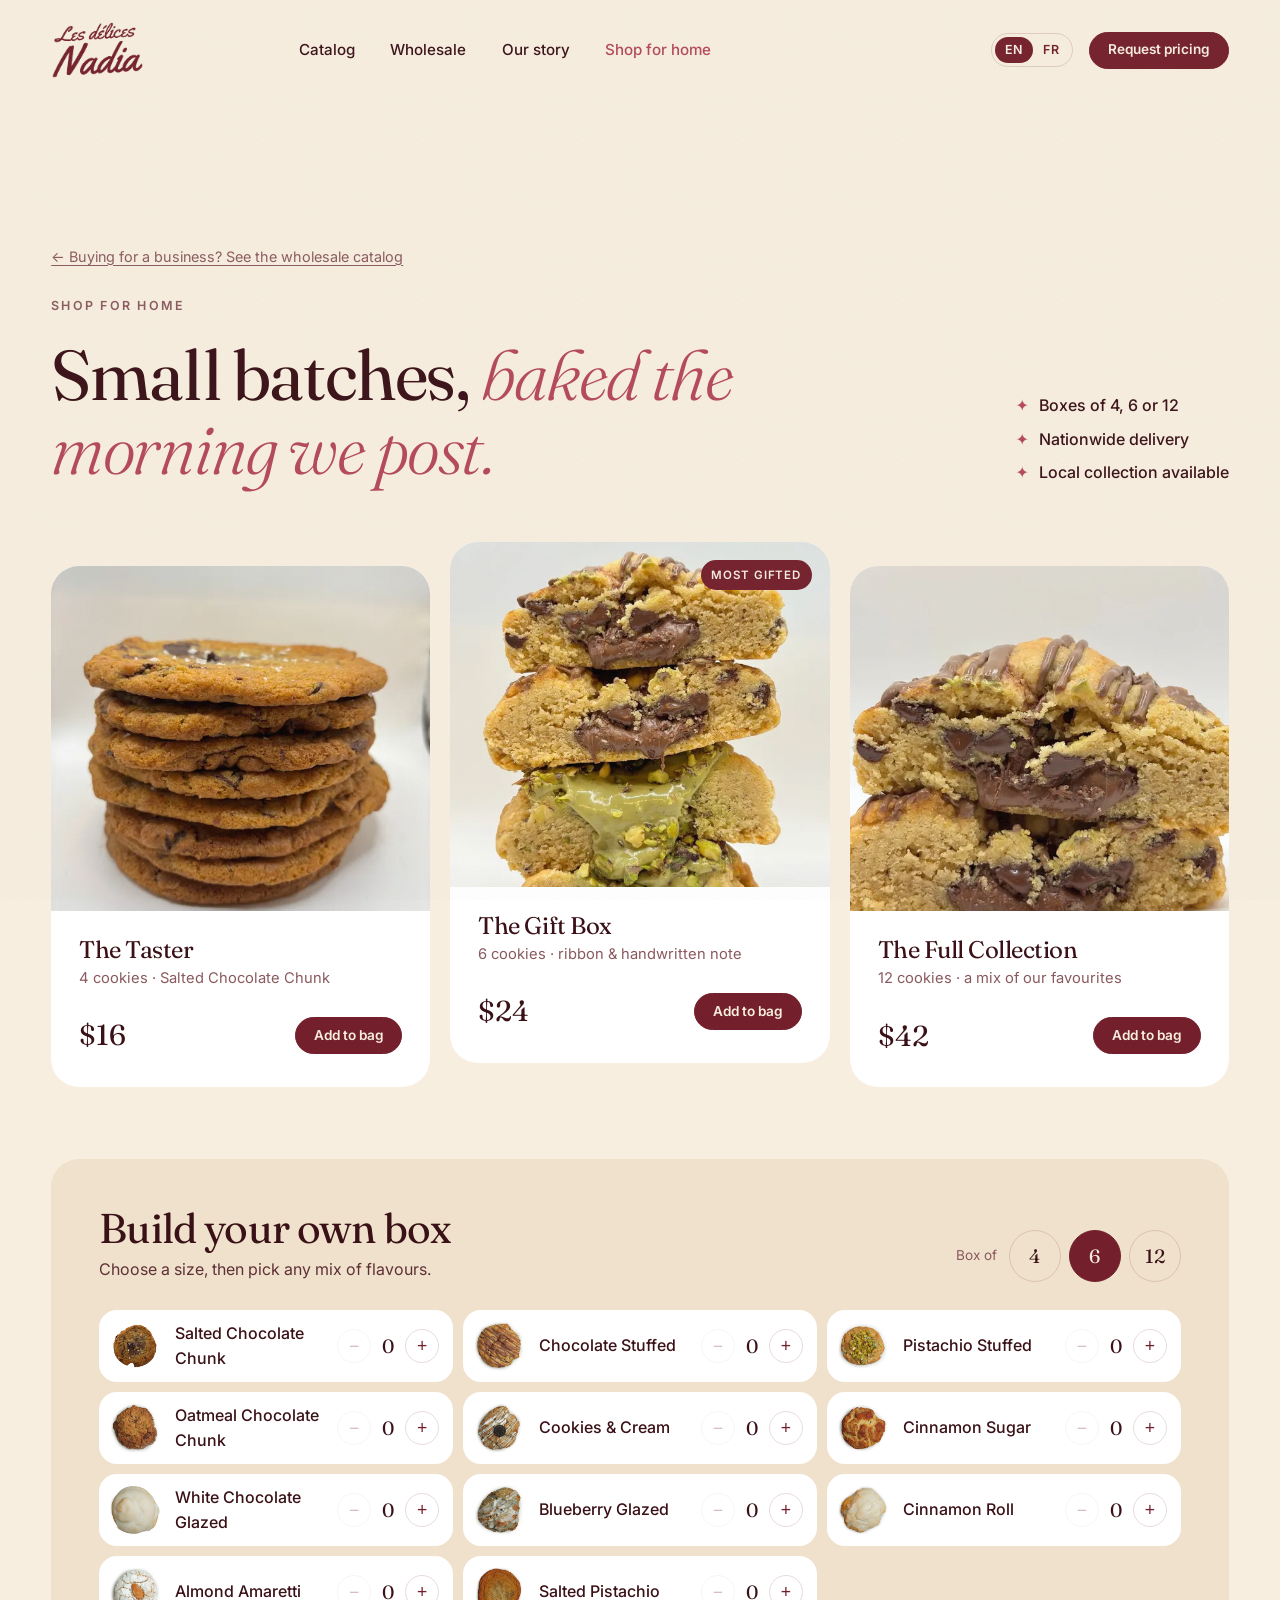
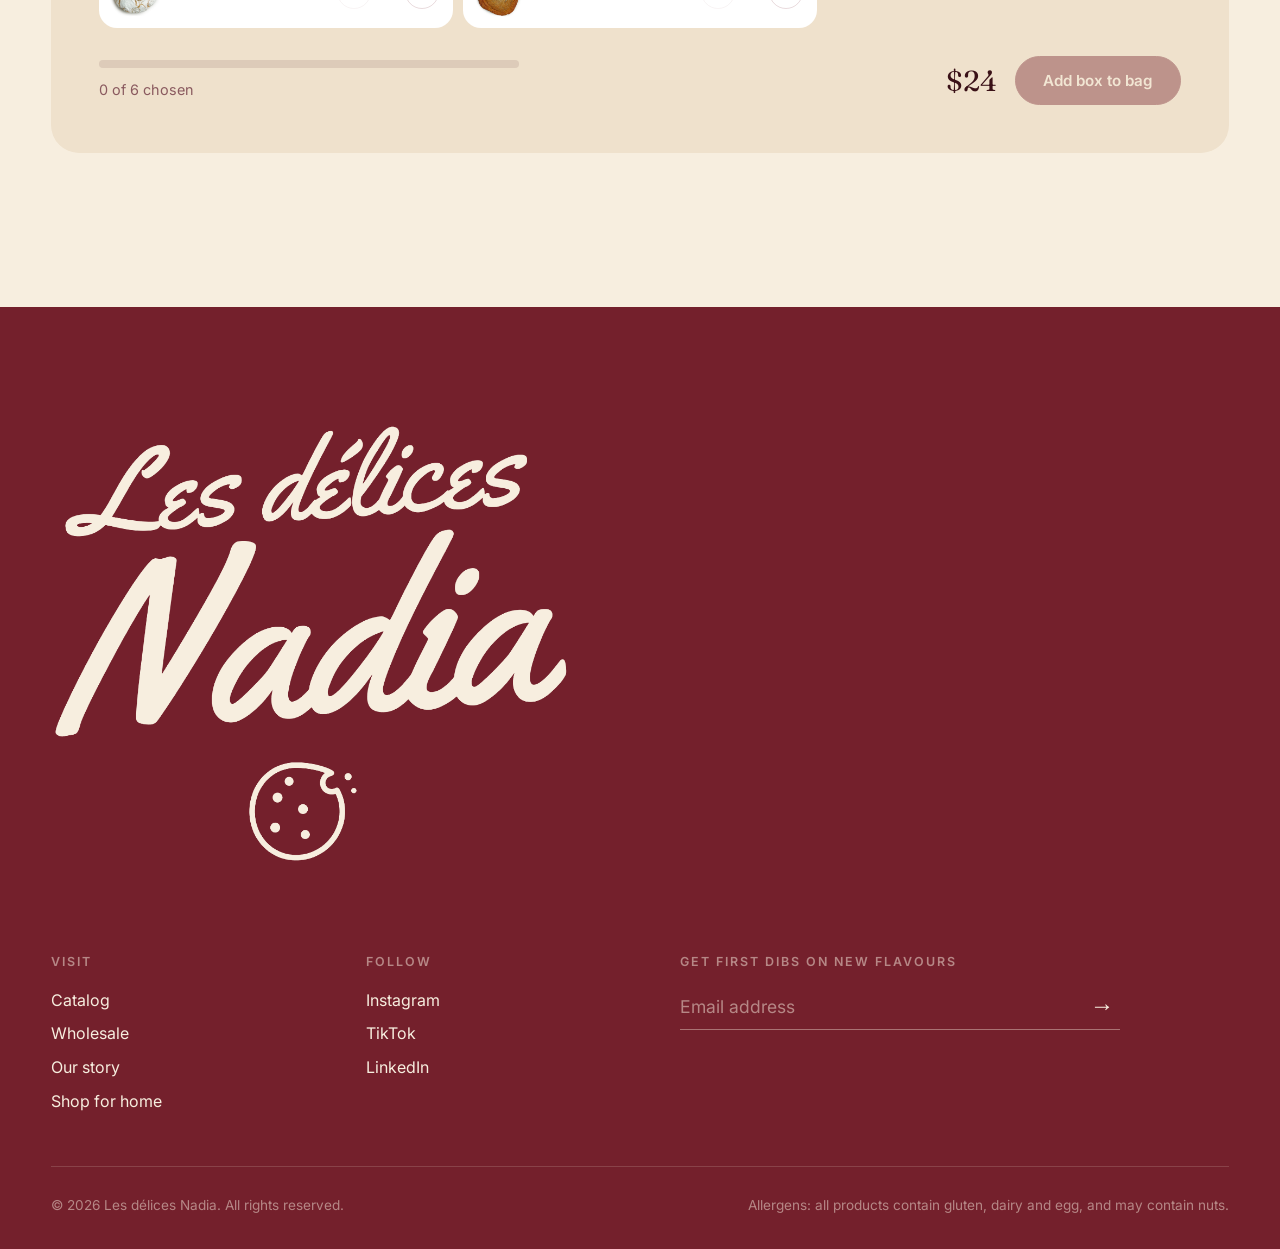
==== shop.html @ 049ae0a5 "Make the site wholesale-first with a catalog; move retail to its own page - Homepage: wholesale hero" ====
<!doctype html>
<html lang="en">
<head>
  <meta charset="utf-8">
  <meta name="viewport" content="width=device-width, initial-scale=1">
  <title>Shop boxes · Les délices Nadia</title>
  <meta name="description" content="Order cookie boxes for home from Les délices Nadia: ready-made gift boxes or build your own mix.">
  <link rel="preconnect" href="https://fonts.googleapis.com">
  <link rel="preconnect" href="https://fonts.gstatic.com" crossorigin>
  <link href="https://fonts.googleapis.com/css2?family=Fraunces:ital,opsz,wght@0,9..144,300..800;1,9..144,300..800&family=Inter:wght@400;500;600&display=swap" rel="stylesheet">
  <link rel="stylesheet" href="styles.css">
  <link rel="icon" type="image/png" href="assets/favicon.png">
  <link rel="apple-touch-icon" href="assets/apple-touch-icon.png">
  <meta name="theme-color" content="#74202c">
</head>
<body class="page-shop">

  <!-- Navigation -->
  <header class="nav" id="top">
    <a href="index.html" class="nav__logo" aria-label="Les délices Nadia, back to top"><span class="logo-mark logo-mark--word"></span></a>
    <nav class="nav__links" aria-label="Main">
      <a href="index.html#catalog">Catalog</a>
      <a href="index.html#wholesale">Wholesale</a>
      <a href="index.html#story">Our story</a>
      <a href="shop.html" aria-current="page">Shop for home</a>
    </nav>
    <div class="lang" role="group" aria-label="Language">
      <button type="button" data-lang="en" aria-pressed="true">EN</button>
      <button type="button" data-lang="fr" aria-pressed="false">FR</button>
    </div>
    <a href="index.html#contact" class="btn btn--dark btn--sm nav__cta">Request pricing</a>
    <button class="nav__burger" aria-label="Open menu" aria-expanded="false"><span></span><span></span></button>
  </header>

  <div class="menu" aria-hidden="true">
    <a href="index.html#catalog">Catalog</a>
    <a href="index.html#wholesale">Wholesale</a>
    <a href="index.html#story">Our story</a>
    <a href="shop.html">Shop for home</a>
    <a href="index.html#contact">Request pricing</a>
  </div>

  <main>
    <!-- ============ SHOP FOR HOME ============ -->
    <section class="shop" id="home">
      <a class="shop__back" href="index.html#catalog">← Buying for a business? See the wholesale catalog</a>
      <div class="section-head section-head--split">
        <div>
          <p class="eyebrow reveal">Shop for home</p>
          <h1 class="reveal shop__title">Small batches, <em>baked the morning we post.</em></h1>
        </div>
        <ul class="perks reveal">
          <li>Boxes of 4, 6 or 12</li>
          <li>Nationwide delivery</li>
          <li>Local collection available</li>
        </ul>
      </div>

      <div class="box-grid">
        <article class="box reveal">
          <div class="box__visual"><img src="assets/salted-chunk-stack-sm.webp" alt="" width="600" height="800" loading="lazy"></div>
          <div class="box__info">
            <h3>The Taster</h3>
            <p>4 cookies · Salted Chocolate Chunk</p>
            <div class="box__foot"><span class="box__price">$16</span><button class="btn btn--dark btn--sm add-btn" data-name="The Taster">Add to bag</button></div>
          </div>
        </article>
        <article class="box box--featured reveal">
          <span class="box__ribbon">Most gifted</span>
          <div class="box__visual"><img src="assets/stuffed-stack-sm.webp" alt="" width="600" height="800" loading="lazy"></div>
          <div class="box__info">
            <h3>The Gift Box</h3>
            <p>6 cookies · ribbon &amp; handwritten note</p>
            <div class="box__foot"><span class="box__price">$24</span><button class="btn btn--dark btn--sm add-btn" data-name="The Gift Box">Add to bag</button></div>
          </div>
        </article>
        <article class="box reveal">
          <div class="box__visual"><img src="assets/chocolate-stuffed-sm.webp" alt="" width="600" height="800" loading="lazy"></div>
          <div class="box__info">
            <h3>The Full Collection</h3>
            <p>12 cookies · a mix of our favourites</p>
            <div class="box__foot"><span class="box__price">$42</span><button class="btn btn--dark btn--sm add-btn" data-name="The Full Collection">Add to bag</button></div>
          </div>
        </article>
      </div>

      <!-- Build your own box -->
      <div class="builder reveal" id="builder">
        <div class="builder__head">
          <div>
            <h3>Build your own box</h3>
            <p>Choose a size, then pick any mix of flavours.</p>
          </div>
          <div class="builder__sizes" role="radiogroup" aria-label="Box size" data-label="Box of">
            <label><input type="radio" name="size" value="4" data-price="16"><span>4</span></label>
            <label><input type="radio" name="size" value="6" data-price="24" checked><span>6</span></label>
            <label><input type="radio" name="size" value="12" data-price="44"><span>12</span></label>
          </div>
        </div>
        <ul class="builder__list">
          <li data-flavour="Salted Chocolate Chunk"><img src="assets/cut-salted-chocolate-chunk-sm.webp" alt="" width="56" height="56" loading="lazy"><span>Salted Chocolate Chunk</span><div class="qty"><button aria-label="Remove one">−</button><output>0</output><button aria-label="Add one">+</button></div></li>
          <li data-flavour="Chocolate Stuffed"><img src="assets/cut-chocolate-stuffed-sm.webp" alt="" width="56" height="56" loading="lazy"><span>Chocolate Stuffed</span><div class="qty"><button aria-label="Remove one">−</button><output>0</output><button aria-label="Add one">+</button></div></li>
          <li data-flavour="Pistachio Stuffed"><img src="assets/cut-pistachio-stuffed-sm.webp" alt="" width="56" height="56" loading="lazy"><span>Pistachio Stuffed</span><div class="qty"><button aria-label="Remove one">−</button><output>0</output><button aria-label="Add one">+</button></div></li>
          <li data-flavour="Oatmeal Chocolate Chunk"><img src="assets/cut-oatmeal-chocolate-chunk-sm.webp" alt="" width="56" height="56" loading="lazy"><span>Oatmeal Chocolate Chunk</span><div class="qty"><button aria-label="Remove one">−</button><output>0</output><button aria-label="Add one">+</button></div></li>
          <li data-flavour="Cookies &amp; Cream"><img src="assets/cut-cookies-and-cream-sm.webp" alt="" width="56" height="56" loading="lazy"><span>Cookies &amp; Cream</span><div class="qty"><button aria-label="Remove one">−</button><output>0</output><button aria-label="Add one">+</button></div></li>
          <li data-flavour="Cinnamon Sugar"><img src="assets/cut-cinnamon-sugar-sm.webp" alt="" width="56" height="56" loading="lazy"><span>Cinnamon Sugar</span><div class="qty"><button aria-label="Remove one">−</button><output>0</output><button aria-label="Add one">+</button></div></li>
          <li data-flavour="White Chocolate Glazed"><img src="assets/cut-white-chocolate-glazed-sm.webp" alt="" width="56" height="56" loading="lazy"><span>White Chocolate Glazed</span><div class="qty"><button aria-label="Remove one">−</button><output>0</output><button aria-label="Add one">+</button></div></li>
          <li data-flavour="Blueberry Glazed"><img src="assets/cut-blueberry-glazed-sm.webp" alt="" width="56" height="56" loading="lazy"><span>Blueberry Glazed</span><div class="qty"><button aria-label="Remove one">−</button><output>0</output><button aria-label="Add one">+</button></div></li>
          <li data-flavour="Cinnamon Roll"><img src="assets/cut-cinnamon-roll-sm.webp" alt="" width="56" height="56" loading="lazy"><span>Cinnamon Roll</span><div class="qty"><button aria-label="Remove one">−</button><output>0</output><button aria-label="Add one">+</button></div></li>
          <li data-flavour="Almond Amaretti"><img src="assets/cut-almond-amaretti-sm.webp" alt="" width="56" height="56" loading="lazy"><span>Almond Amaretti</span><div class="qty"><button aria-label="Remove one">−</button><output>0</output><button aria-label="Add one">+</button></div></li>
          <li data-flavour="Salted Pistachio"><img src="assets/cut-salted-pistachio-sm.webp" alt="" width="56" height="56" loading="lazy"><span>Salted Pistachio</span><div class="qty"><button aria-label="Remove one">−</button><output>0</output><button aria-label="Add one">+</button></div></li>
        </ul>
        <div class="builder__foot">
          <div class="builder__progress">
            <div class="builder__bar"><span></span></div>
            <p class="builder__status">0 of 6 chosen</p>
          </div>
          <div class="builder__buy">
            <span class="box__price builder__price">$24</span>
            <button class="btn btn--dark builder__add" disabled>Add box to bag</button>
          </div>
        </div>
      </div>
    </section>
  </main>

  <footer class="footer">
    <div class="footer__big"><span class="logo-mark logo-mark--full" role="img" aria-label="Les délices Nadia"></span></div>
    <div class="footer__cols">
      <div>
        <h4>Visit</h4>
        <a href="index.html#catalog">Catalog</a><a href="index.html#wholesale">Wholesale</a><a href="index.html#story">Our story</a><a href="shop.html">Shop for home</a>
      </div>
      <div>
        <h4>Follow</h4>
        <a href="#">Instagram</a><a href="#">TikTok</a><a href="#">LinkedIn</a>
      </div>
      <div class="footer__news">
        <h4>Get first dibs on new flavours</h4>
        <form class="news">
          <input type="email" placeholder="Email address" aria-label="Email address" required>
          <button type="submit" aria-label="Subscribe">→</button>
        </form>
      </div>
    </div>
    <div class="footer__base">
      <span>© <span id="year"></span> Les délices Nadia. All rights reserved.</span>
      <span>Allergens: all products contain gluten, dairy and egg, and may contain nuts.</span>
    </div>
  </footer>

  <div class="toast" role="status" aria-live="polite"></div>

  <script src="i18n.js"></script>
  <script src="script.js"></script>
</body>
</html>
---- styles.css ----
/* ---------- Tokens ---------- */
:root {
  /* brand: from the Les délices Nadia logo */
  --burgundy: #74202c;
  --cream: #f7eedf;
  --cream-2: #efe1cc;
  --cocoa: #74202c;        /* primary dark: buttons, dark sections */
  --ink: #3a1117;          /* body text */
  --cocoa-2: #5f3036;      /* secondary text */
  --caramel: #b4485a;      /* accent on light backgrounds */
  --blush: #f2d3cd;
  --sage: #dfe4cf;
  --muted: #8a5a5f;
  --line: rgba(116, 32, 44, .16);
  --serif: "Fraunces", Georgia, serif;
  --sans: "Inter", system-ui, -apple-system, sans-serif;
  --ease: cubic-bezier(.22, 1, .36, 1);
  --gutter: clamp(16px, 4vw, 56px);
  --radius: 28px;
}
/* accent swaps to soft rose on burgundy backgrounds */
.loader, .menu, .marquee, .wholesale, .footer, .path--trade { --caramel: #f0bcb4; }

*, *::before, *::after { box-sizing: border-box; }

/* ---------- Logo (PNG used as a mask so it can take any brand colour) ---------- */
.logo-mark { display: block; width: 100%; background: currentColor; -webkit-mask: var(--src) center / contain no-repeat; mask: var(--src) center / contain no-repeat; }
.logo-mark--word { --src: url("assets/logo-wordmark.png"); aspect-ratio: 958 / 588; }
.logo-mark--icon { --src: url("assets/logo-icon.png"); aspect-ratio: 1; }
.logo-mark--full { --src: url("assets/logo.png"); aspect-ratio: 958 / 816; }
html { scroll-behavior: smooth; }
body {
  margin: 0;
  font-family: var(--sans);
  font-size: 16px;
  line-height: 1.6;
  color: var(--ink);
  background: var(--cream);
  -webkit-font-smoothing: antialiased;
  overflow-x: hidden;
}
main, footer { overflow-x: clip; }
body.is-loading { overflow: hidden; }
img, svg { display: block; max-width: 100%; }
img { height: auto; }
a { color: inherit; text-decoration: none; }
h1, h2, h3, h4 { font-family: var(--serif); font-weight: 400; line-height: 1.05; margin: 0; letter-spacing: -.02em; }
h2 { font-size: clamp(2.4rem, 5.5vw, 4.8rem); }
h3 { font-size: 1.5rem; }
em { font-style: italic; font-weight: 300; color: var(--caramel); }
p { margin: 0; }
section { padding: clamp(80px, 12vw, 160px) var(--gutter); position: relative; }

/* grain overlay */
body::after {
  content: ""; position: fixed; inset: 0; pointer-events: none; z-index: 100; opacity: .06;
  background-image: url("data:image/svg+xml,%3Csvg xmlns='http://www.w3.org/2000/svg' width='160' height='160'%3E%3Cfilter id='n'%3E%3CfeTurbulence type='fractalNoise' baseFrequency='.9' numOctaves='3' stitchTiles='stitch'/%3E%3C/filter%3E%3Crect width='100%25' height='100%25' filter='url(%23n)'/%3E%3C/svg%3E");
}

.eyebrow {
  font-size: .78rem; text-transform: uppercase; letter-spacing: .18em; font-weight: 600;
  color: var(--muted); margin-bottom: 1.4rem;
}
.eyebrow--light { color: rgba(247, 238, 223, .6); }

/* ---------- Buttons ---------- */
.btn {
  display: inline-flex; align-items: center; gap: .6em;
  padding: 1.05em 1.8em; border-radius: 999px; border: 1.5px solid var(--cocoa);
  font: 600 .95rem/1 var(--sans); cursor: pointer; position: relative; overflow: hidden;
  transition: color .5s var(--ease), border-color .5s var(--ease), transform .3s var(--ease);
  isolation: isolate;
}
.btn::before {
  content: ""; position: absolute; inset: 0; z-index: -1; border-radius: inherit;
  transform: translateY(101%); transition: transform .5s var(--ease);
}
.btn:hover::before { transform: translateY(0); }
.btn .arrow { transition: transform .4s var(--ease); }
.btn:hover .arrow { transform: translateX(4px); }
.btn--dark { background: var(--cocoa); color: var(--cream); }
.btn--dark::before { background: var(--caramel); }
.btn--dark:hover { border-color: var(--caramel); }
.btn--ghost { background: transparent; color: var(--cocoa); }
.btn--ghost::before { background: var(--cocoa); }
.btn--ghost:hover { color: var(--cream); }
.btn--light { background: var(--cream); color: var(--cocoa); border-color: var(--cream); }
.btn--light::before { background: var(--caramel); }
.btn--light:hover { color: var(--cream); border-color: var(--caramel); }
.btn--sm { padding: .8em 1.3em; font-size: .85rem; }

/* ---------- Loader ---------- */
.loader {
  position: fixed; inset: 0; z-index: 200; background: var(--cocoa); color: var(--cream);
  display: grid; place-items: center; align-content: center; gap: 1.2rem;
  transition: clip-path 1s var(--ease) .1s;
  clip-path: inset(0 0 0 0);
}
.loader__word { width: min(56vw, 300px); color: var(--cream); opacity: 0; animation: fadeUp .9s var(--ease) .1s forwards; }
.loader__icon { width: 46px; color: var(--cream); opacity: 0; animation: fadeUp .9s var(--ease) .35s forwards, spin 3s linear 1.2s infinite; }
.loader.is-done { clip-path: inset(0 0 100% 0); pointer-events: none; }

/* ---------- Nav ---------- */
.nav {
  position: fixed; top: 0; left: 0; right: 0; z-index: 50;
  display: flex; align-items: center; justify-content: space-between; gap: 2rem;
  padding: 22px var(--gutter);
  transition: padding .4s var(--ease), background .4s var(--ease), transform .5s var(--ease), box-shadow .4s;
}
.nav.is-scrolled {
  padding-block: 14px; background: rgba(247, 238, 223, .82);
  backdrop-filter: blur(14px); -webkit-backdrop-filter: blur(14px);
  box-shadow: 0 1px 0 var(--line);
}
.nav.is-hidden { transform: translateY(-100%); }
.nav__logo { display: block; width: 92px; color: var(--cocoa); transition: width .4s var(--ease); }
.nav.is-scrolled .nav__logo { width: 76px; }
.nav__links { display: flex; gap: 2.2rem; font-weight: 500; font-size: .95rem; }
.nav__links a { position: relative; }
.nav__links a::after {
  content: ""; position: absolute; left: 0; right: 0; bottom: -4px; height: 1.5px; background: currentColor;
  transform: scaleX(0); transform-origin: right; transition: transform .4s var(--ease);
}
.nav__links a:hover::after { transform: scaleX(1); transform-origin: left; }
.nav__burger { display: none; background: none; border: 0; width: 44px; height: 44px; cursor: pointer; position: relative; z-index: 60; }
.nav__burger span { position: absolute; left: 10px; right: 10px; height: 2px; background: var(--cocoa); transition: transform .4s var(--ease), background .3s; }
.nav__burger span:first-child { top: 17px; }
.nav__burger span:last-child { top: 25px; }
.menu-open .nav__burger span { background: var(--cream); }
.menu-open .nav__burger span:first-child { transform: translateY(4px) rotate(45deg); }
.menu-open .nav__burger span:last-child { transform: translateY(-4px) rotate(-45deg); }
.menu-open .nav__logo { color: var(--cream); position: relative; z-index: 60; }

.menu {
  position: fixed; inset: 0; z-index: 55; background: var(--cocoa);
  display: flex; flex-direction: column; justify-content: center; gap: .4rem; padding: 0 var(--gutter);
  clip-path: circle(0% at calc(100% - 40px) 40px); transition: clip-path .8s var(--ease);
}
.menu a { font-family: var(--serif); font-size: clamp(2.4rem, 10vw, 4rem); color: var(--cream); opacity: 0; transform: translateY(20px); transition: opacity .5s, transform .5s var(--ease); }
.menu-open .menu { clip-path: circle(150% at calc(100% - 40px) 40px); }
.menu-open .menu a { opacity: 1; transform: none; }
.menu-open .menu a:nth-child(2) { transition-delay: .05s; }
.menu-open .menu a:nth-child(3) { transition-delay: .1s; }
.menu-open .menu a:nth-child(4) { transition-delay: .15s; }
.menu-open .menu a:nth-child(5) { transition-delay: .2s; color: var(--caramel); }

/* ---------- Hero ---------- */
.hero {
  min-height: 100svh; display: grid; grid-template-columns: 1.05fr 1fr; align-items: center; gap: 2rem;
  padding-top: 140px; padding-bottom: 100px;
}
.hero__title { font-size: clamp(3.2rem, 8.4vw, 8rem); line-height: .95; margin-bottom: 2rem; letter-spacing: -.035em; }
.hero__title .line { display: block; overflow: hidden; padding-bottom: .08em; }
.hero__title .line > span { display: inline-block; transform: translateY(110%); transition: transform 1.2s var(--ease); }
.is-ready .hero__title .line > span { transform: none; }
.is-ready .hero__title .line:nth-child(2) > span { transition-delay: .1s; }
.is-ready .hero__title .line:nth-child(3) > span { transition-delay: .2s; }
.hero__lede { font-size: 1.15rem; max-width: 34ch; color: var(--cocoa-2); margin-bottom: 2.4rem; }
.hero__ctas { display: flex; flex-wrap: wrap; gap: 12px; }

.hero__visual { position: relative; aspect-ratio: 1; width: 100%; max-width: 620px; justify-self: center; }
.hero__blob {
  position: absolute; inset: 6%; background: var(--blush);
  border-radius: 46% 54% 58% 42% / 44% 46% 54% 56%;
  animation: blob 14s ease-in-out infinite;
}
.hero__cookie { position: absolute; will-change: transform; }
.hero__cookie--main { width: 68%; left: 16%; top: 16%; filter: drop-shadow(0 30px 40px rgba(58, 17, 23, .3)); }
.is-ready .hero__cookie--main { animation: spin 70s linear infinite; }
.hero__polaroid { position: absolute; margin: 0; width: 27%; padding: 8px 8px 26px; background: #fff; border-radius: 6px; box-shadow: 0 24px 40px -14px rgba(58, 17, 23, .4); will-change: transform; }
.hero__polaroid img { display: block; width: 100%; aspect-ratio: 4 / 5; object-fit: cover; border-radius: 3px; }
.hero__polaroid--a { left: 0; bottom: 6%; rotate: -8deg; animation: bob 7s ease-in-out infinite; }
.hero__polaroid--b { right: 2%; top: 2%; width: 23%; rotate: 7deg; animation: bob 6s ease-in-out -2s infinite; }
.hero__badge { position: absolute; right: 4%; bottom: 4%; width: 26%; aspect-ratio: 1; display: grid; place-items: center; }
.hero__badge-text { position: absolute; inset: 0; width: 100%; height: 100%; animation: spin 18s linear infinite; }
.hero__badge-text text { font: 600 15px var(--sans); letter-spacing: .2em; text-transform: uppercase; fill: var(--cocoa); }
.hero__badge-mid { width: 46%; aspect-ratio: 1; border-radius: 50%; background: var(--cocoa); color: var(--cream); display: grid; place-items: center; }
.hero__badge-mid .logo-mark { width: 52%; }
.hero__visual > * { opacity: 0; transform: scale(.85); transition: opacity 1s var(--ease), transform 1.4s var(--ease); }
.is-ready .hero__visual > * { opacity: 1; transform: none; }
.is-ready .hero__visual > :nth-child(3) { transition-delay: .25s; }
.is-ready .hero__visual > :nth-child(4) { transition-delay: .35s; }
.is-ready .hero__visual > :nth-child(5) { transition-delay: .45s; }

.hero__scroll { position: absolute; left: 50%; bottom: 28px; width: 26px; height: 42px; border: 1.5px solid var(--cocoa); border-radius: 20px; translate: -50% 0; }
.hero__scroll span { position: absolute; left: 50%; top: 8px; width: 4px; height: 8px; border-radius: 2px; background: var(--cocoa); translate: -50% 0; animation: scrollDot 1.8s var(--ease) infinite; }

/* ---------- Marquee ---------- */
.marquee { background: var(--cocoa); color: var(--cream); padding: 22px 0; overflow: hidden; transform: rotate(-1.5deg) scale(1.03); }
.marquee__track { display: flex; align-items: center; gap: 2.4rem; width: max-content; animation: marquee 38s linear infinite; }
.marquee__track span { font-family: var(--serif); font-size: clamp(1.4rem, 3vw, 2.4rem); font-style: italic; white-space: nowrap; }
.marquee__track i { color: var(--caramel); font-style: normal; }
.marquee:hover .marquee__track { animation-play-state: paused; }

/* ---------- Paths ---------- */
.paths { display: grid; grid-template-columns: 1fr 1fr; gap: 20px; }
.path {
  position: relative; overflow: hidden; border-radius: var(--radius); padding: clamp(32px, 4vw, 56px);
  min-height: 460px; display: flex; flex-direction: column; gap: 1rem;
  transition: transform .6s var(--ease);
}
.path--trade { background: var(--cocoa); color: var(--cream); }
.path--home { background: var(--blush); }
.path h2 { font-size: clamp(2rem, 4vw, 3.4rem); }
.path p { max-width: 30ch; opacity: .8; }
.path h2, .path p { position: relative; z-index: 1; }
.path__tag { font-size: .75rem; letter-spacing: .18em; text-transform: uppercase; font-weight: 600; opacity: .6; }
.path__link { margin-top: auto; font-weight: 600; display: inline-flex; gap: .5em; }
.path__link .arrow { transition: transform .4s var(--ease); }
.path__img { position: absolute; right: -40px; bottom: -40px; width: 250px; aspect-ratio: 1; border-radius: 50%; object-fit: cover; box-shadow: 0 20px 40px -10px rgba(0, 0, 0, .35); transition: transform 1s var(--ease); }
.path:hover { transform: translateY(-6px); }
.path:hover .path__img { transform: scale(1.08) translate(-12px, -12px); }
.path:hover .path__link .arrow { transform: translateX(6px); }

/* ---------- Cookies ---------- */
.section-head { max-width: 900px; margin-bottom: clamp(48px, 7vw, 80px); }
.cookie-grid { display: grid; grid-template-columns: repeat(3, 1fr); gap: 20px; }
.cookie-card {
  position: relative; background: #fff; border-radius: var(--radius); overflow: hidden;
  transition: transform .6s var(--ease), box-shadow .6s var(--ease);
}
.cookie-card__img { aspect-ratio: 4 / 5; overflow: hidden; background: var(--cream-2); }
.cookie-card__img img { width: 100%; height: 100%; object-fit: cover; transition: transform 1.2s var(--ease); }
.cookie-card__body { padding: 24px 28px 30px; }
.cookie-card h3 { margin-bottom: .5rem; }
.cookie-card p { color: var(--cocoa-2); font-size: .95rem; }
.cookie-card__tag { position: absolute; top: 20px; left: 20px; background: var(--cocoa); color: var(--cream); font-size: .72rem; font-weight: 600; letter-spacing: .08em; text-transform: uppercase; padding: .5em .9em; border-radius: 999px; }
.cookie-card:hover { transform: translateY(-8px); box-shadow: 0 30px 60px -30px rgba(58, 17, 23, .35); }
.cookie-card:hover .cookie-card__img img { transform: scale(1.07); }

/* ---------- Wholesale ---------- */
.wholesale { background: var(--cocoa); color: var(--cream); border-radius: clamp(28px, 4vw, 56px); margin: 0 clamp(8px, 1.5vw, 20px); }
.wholesale em { color: var(--caramel); }
.wholesale__intro { max-width: 820px; display: grid; gap: 1.6rem; justify-items: start; }
.wholesale__intro > p:not(.eyebrow) { font-size: 1.15rem; max-width: 56ch; color: rgba(247, 238, 223, .75); }
.wholesale__intro .eyebrow { margin: 0; }

.stats { display: grid; grid-template-columns: repeat(4, 1fr); margin: clamp(64px, 9vw, 120px) 0; border-top: 1px solid rgba(247, 238, 223, .16); }
.stat { padding: 32px 24px 0 0; }
.stat + .stat { padding-left: 24px; border-left: 1px solid rgba(247, 238, 223, .16); }
.stat__num, .stat__plus { font-family: var(--serif); font-size: clamp(3rem, 6vw, 5.4rem); line-height: 1; letter-spacing: -.03em; }
.stat__plus { color: var(--caramel); font-style: italic; font-weight: 300; font-size: clamp(1.8rem, 3vw, 2.8rem); }
.stat p { margin-top: .6rem; color: rgba(247, 238, 223, .6); font-size: .95rem; }

.offer { display: grid; grid-template-columns: repeat(4, 1fr); gap: 16px; }
.offer__item {
  border: 1px solid rgba(247, 238, 223, .16); border-radius: 22px; padding: 28px;
  transition: background .5s var(--ease), color .5s var(--ease), transform .5s var(--ease);
}
.offer__item:hover { background: var(--cream); color: var(--cocoa); transform: translateY(-6px); }
.offer__item:hover p { color: var(--cocoa-2); }
.offer__num { font-family: var(--serif); font-style: italic; color: var(--caramel); font-size: 1.1rem; }
.offer__item h3 { margin: 2.4rem 0 .7rem; }
.offer__item p { color: rgba(247, 238, 223, .65); font-size: .95rem; transition: color .5s; }

.steps { margin-top: clamp(64px, 9vw, 120px); display: grid; grid-template-columns: 1fr 2fr; gap: 40px; }
.steps__title { font-size: clamp(2rem, 4vw, 3.2rem); }
.steps ol { list-style: none; margin: 0; padding: 0; display: grid; grid-template-columns: 1fr 1fr; gap: 32px 40px; }
.steps li { display: flex; gap: 18px; }
.steps li > span { flex: none; width: 44px; height: 44px; border-radius: 50%; border: 1px solid var(--caramel); color: var(--caramel); display: grid; place-items: center; font-family: var(--serif); font-size: 1.1rem; }
.steps strong { font-family: var(--serif); font-weight: 400; font-size: 1.3rem; display: block; margin-bottom: .3rem; }
.steps li p { color: rgba(247, 238, 223, .65); font-size: .95rem; }

/* ---------- Trusted ---------- */
.trusted { text-align: center; padding-block: clamp(64px, 9vw, 110px); }
.trusted__row { display: flex; flex-wrap: wrap; justify-content: center; gap: 14px 46px; font-family: var(--serif); font-size: clamp(1.3rem, 2.6vw, 2rem); font-style: italic; color: var(--cocoa-2); }
.trusted__row span { transition: color .3s; }
.trusted__row span:hover { color: var(--caramel); }

/* ---------- Story ---------- */
.story { display: grid; grid-template-columns: 1fr 1fr; gap: clamp(32px, 6vw, 96px); background: var(--cream-2); }
.story__sticky { position: sticky; top: 0; height: 100vh; display: grid; place-items: center; align-self: start; }
.story__cookie { width: min(100%, 440px); }
.story__cookie { height: auto; filter: drop-shadow(0 40px 50px rgba(58, 17, 23, .3)); }
.story__steps { display: grid; gap: 0; }
.story__step { min-height: 70vh; display: flex; flex-direction: column; justify-content: center; gap: 1.2rem; max-width: 520px; }
.story__step h3 { font-size: clamp(2rem, 3.6vw, 3rem); }
.story__step p:not(.eyebrow) { font-size: 1.1rem; color: var(--cocoa-2); }
.story__step .eyebrow { margin: 0; }
.story__num { font-family: var(--serif); font-style: italic; color: var(--caramel); font-size: 1.4rem; }

/* ---------- Shop ---------- */
.box-grid { display: grid; grid-template-columns: repeat(3, 1fr); gap: 20px; align-items: start; }
.box { position: relative; background: #fff; border-radius: var(--radius); overflow: hidden; transition: transform .6s var(--ease), box-shadow .6s var(--ease); }
.box:hover { transform: translateY(-8px); box-shadow: 0 30px 60px -30px rgba(58, 17, 23, .35); }
.box--featured { margin-top: -24px; }
.box__ribbon { position: absolute; top: 18px; right: 18px; z-index: 2; background: var(--cocoa); color: var(--cream); font-size: .72rem; font-weight: 600; letter-spacing: .08em; text-transform: uppercase; padding: .5em .9em; border-radius: 999px; }
.box__visual { aspect-ratio: 1.1; overflow: hidden; background: var(--cream-2); }
.box__visual img { width: 100%; height: 100%; object-fit: cover; transition: transform 1.2s var(--ease); }
.box:hover .box__visual img { transform: scale(1.07); }
.box__info { padding: 26px 28px 28px; }
.box__info > p { color: var(--muted); font-size: .92rem; margin-top: .3rem; }
.box__foot { display: flex; justify-content: space-between; align-items: center; margin-top: 1.4rem; }
.box__price { font-family: var(--serif); font-size: 1.8rem; }

/* ---------- Quotes ---------- */
.quotes { background: var(--blush); color: var(--cocoa); text-align: center; }
.quotes__inner { position: relative; max-width: 1000px; margin: 0 auto; min-height: 320px; display: grid; }
.quote { grid-area: 1 / 1; display: grid; align-content: center; gap: 2rem; opacity: 0; transform: translateY(24px); transition: opacity .8s var(--ease), transform .8s var(--ease); pointer-events: none; }
.quote.is-active { opacity: 1; transform: none; pointer-events: auto; }
.quote blockquote { margin: 0; font-family: var(--serif); font-size: clamp(1.8rem, 4.4vw, 3.6rem); line-height: 1.1; letter-spacing: -.02em; }
.quote cite { font-style: normal; font-weight: 600; font-size: .85rem; letter-spacing: .14em; text-transform: uppercase; }
.quotes__dots { grid-area: 2 / 1; display: flex; justify-content: center; gap: 10px; margin-top: 40px; }
.quotes__dots button { width: 10px; height: 10px; border-radius: 999px; border: 0; background: rgba(58, 17, 23, .3); cursor: pointer; padding: 0; transition: width .5s var(--ease), background .3s; }
.quotes__dots button.is-active { width: 36px; background: var(--cocoa); }

/* ---------- Contact ---------- */
.contact { display: grid; grid-template-columns: 1fr 1.1fr; gap: clamp(40px, 6vw, 100px); }
.contact__copy { display: grid; gap: 1.4rem; align-content: start; }
.contact__copy .eyebrow { margin: 0; }
.contact__copy > p:not(.eyebrow) { font-size: 1.1rem; color: var(--cocoa-2); max-width: 44ch; }
.contact__details { list-style: none; padding: 0; margin: 1rem 0 0; border-top: 1px solid var(--line); }
.contact__details li { display: flex; gap: 1rem; padding: 18px 0; border-bottom: 1px solid var(--line); }
.contact__details span { width: 80px; flex: none; color: var(--muted); font-size: .85rem; text-transform: uppercase; letter-spacing: .12em; padding-top: 2px; }
.contact__details a:hover { color: var(--caramel); }

.form { background: #fff; border-radius: var(--radius); padding: clamp(24px, 4vw, 48px); display: grid; gap: 18px; align-content: start; }
.form__toggle { display: flex; flex-wrap: wrap; gap: 8px; margin-bottom: 8px; }
.form__toggle input { position: absolute; opacity: 0; pointer-events: none; }
.form__toggle span { display: inline-block; padding: .7em 1.2em; border: 1.5px solid var(--line); border-radius: 999px; font-size: .88rem; font-weight: 500; cursor: pointer; transition: all .3s var(--ease); }
.form__toggle input:checked + span { background: var(--cocoa); color: var(--cream); border-color: var(--cocoa); }
.form__toggle input:focus-visible + span { outline: 2px solid var(--caramel); outline-offset: 2px; }
.form__row { display: grid; grid-template-columns: 1fr 1fr; gap: 18px; }
.field { position: relative; display: block; }
.field input, .field textarea {
  width: 100%; border: 0; border-bottom: 1.5px solid var(--line); background: transparent; padding: 26px 0 10px;
  font: 400 1rem var(--sans); color: var(--cocoa); outline: none; resize: vertical; transition: border-color .3s;
}
.field span { position: absolute; left: 0; top: 24px; color: var(--muted); pointer-events: none; transition: all .3s var(--ease); }
.field input:focus, .field textarea:focus { border-color: var(--cocoa); }
.field input:focus + span, .field input:not(:placeholder-shown) + span,
.field textarea:focus + span, .field textarea:not(:placeholder-shown) + span { top: 2px; font-size: .75rem; letter-spacing: .08em; text-transform: uppercase; }
.field.is-invalid input { border-color: #c0392b; }
.form .btn { justify-self: start; margin-top: 10px; }
.form__success { color: #2e7d4f; font-weight: 500; }

/* ---------- Footer ---------- */
.footer { background: var(--cocoa); color: var(--cream); padding: clamp(64px, 9vw, 120px) var(--gutter) 32px; overflow: hidden; }
.footer__big { width: min(100%, 520px); color: var(--cream); margin-bottom: clamp(48px, 7vw, 90px); }
.footer__cols { display: grid; grid-template-columns: 1fr 1fr 2fr; gap: 40px; padding-bottom: 48px; border-bottom: 1px solid rgba(247, 238, 223, .16); }
.footer h4 { font-family: var(--sans); font-size: .78rem; letter-spacing: .16em; text-transform: uppercase; font-weight: 600; color: rgba(247, 238, 223, .5); margin-bottom: 1rem; }
.footer__cols a { display: block; padding: 4px 0; transition: color .3s, transform .3s var(--ease); }
.footer__cols a:hover { color: var(--caramel); transform: translateX(4px); }
.news { display: flex; border-bottom: 1.5px solid rgba(247, 238, 223, .4); max-width: 440px; }
.news input { flex: 1; min-width: 0; background: transparent; border: 0; color: var(--cream); font: 400 1.1rem var(--sans); padding: 12px 0; outline: none; }
.news input::placeholder { color: rgba(247, 238, 223, .5); }
.news button { background: none; border: 0; color: var(--cream); font-size: 1.5rem; cursor: pointer; transition: transform .3s var(--ease), color .3s; }
.news button:hover { transform: translateX(4px); color: var(--caramel); }
.footer__base { display: flex; flex-wrap: wrap; justify-content: space-between; gap: 12px; padding-top: 28px; font-size: .85rem; color: rgba(247, 238, 223, .5); }

/* ---------- Toast ---------- */
.toast {
  position: fixed; left: 50%; bottom: 28px; z-index: 120; translate: -50% 0;
  background: var(--cocoa); color: var(--cream); padding: 14px 22px; border-radius: 999px; font-weight: 500; font-size: .92rem;
  opacity: 0; transform: translateY(20px); transition: opacity .4s, transform .5s var(--ease); pointer-events: none;
  box-shadow: 0 20px 40px -12px rgba(0, 0, 0, .4);
}
.toast.is-visible { opacity: 1; transform: none; }

/* ---------- Reveal ---------- */
.reveal { opacity: 0; transform: translateY(40px); transition: opacity 1s var(--ease), transform 1.1s var(--ease); transition-delay: var(--delay, 0s); }
.reveal.is-in { opacity: 1; transform: none; }

/* ---------- Keyframes ---------- */
@keyframes spin { to { transform: rotate(360deg); } }
@keyframes bob { 50% { translate: 0 -14px; } }
@keyframes float { 0%, 100% { transform: translateY(0) rotate(0); } 50% { transform: translateY(-18px) rotate(12deg); } }
@keyframes blob {
  0%, 100% { border-radius: 46% 54% 58% 42% / 44% 46% 54% 56%; transform: rotate(0); }
  50% { border-radius: 58% 42% 44% 56% / 56% 52% 48% 44%; transform: rotate(20deg); }
}
@keyframes marquee { to { transform: translateX(-50%); } }
@keyframes fadeUp { from { opacity: 0; transform: translateY(12px); } to { opacity: 1; transform: none; } }
@keyframes scrollDot { 0% { opacity: 0; transform: translateY(0); } 30% { opacity: 1; } 100% { opacity: 0; transform: translateY(14px); } }

/* ---------- Responsive ---------- */
@media (max-width: 1024px) {
  .offer { grid-template-columns: 1fr 1fr; }
  .stats { grid-template-columns: 1fr 1fr; }
  .stat:nth-child(3) { border-left: 0; padding-left: 0; }
  .steps { grid-template-columns: 1fr; }
  .box--featured { margin-top: 0; }
  .builder__list { grid-template-columns: 1fr 1fr; }
}
@media (max-width: 820px) {
  .nav__links, .nav__cta { display: none; }
  .nav__burger { display: block; }
  .hero { grid-template-columns: 1fr; padding-top: 120px; text-align: left; }
  .hero__visual { max-width: 440px; order: -1; }
  .hero__scroll { display: none; }
  .paths, .contact { grid-template-columns: 1fr; }
  .cookie-grid, .box-grid { grid-template-columns: 1fr; max-width: 460px; margin-inline: auto; }
  .path { min-height: 380px; }
  .story { grid-template-columns: 1fr; }
  .story__sticky { position: relative; height: auto; padding: 20px 0; }
  .story__cookie { width: 60%; }
  .story__step { min-height: 0; padding: 32px 0; }
  .footer__cols { grid-template-columns: 1fr 1fr; }
  .footer__news { grid-column: 1 / -1; }
}
@media (max-width: 560px) {
  .offer, .steps ol, .form__row { grid-template-columns: 1fr; }
  .stats { grid-template-columns: 1fr; }
  .stat, .stat + .stat { border-left: 0; padding-left: 0; border-bottom: 1px solid rgba(247, 238, 223, .16); padding-bottom: 24px; }
  .contact__details li { flex-direction: column; gap: .2rem; }
}

@media (prefers-reduced-motion: reduce) {
  *, *::before, *::after { animation-duration: .001ms !important; animation-iteration-count: 1 !important; transition-duration: .001ms !important; }
  html { scroll-behavior: auto; }
  .reveal { opacity: 1; transform: none; }
}

/* ---------- Section head (split) ---------- */
.section-head--split { max-width: none; display: flex; justify-content: space-between; align-items: flex-end; gap: 32px; flex-wrap: wrap; }
.section-head--split > div { max-width: 860px; }
.section-head__note { max-width: 30ch; color: var(--cocoa-2); font-size: 1.05rem; }

/* availability chips on flavour cards */
.cookie-card__avail { display: flex; gap: 6px; margin-top: 1.1rem; }
.cookie-card__avail span { font-size: .72rem; font-weight: 600; letter-spacing: .06em; text-transform: uppercase; padding: .45em .8em; border-radius: 999px; border: 1px solid rgba(58, 17, 23, .2); }

/* ---------- For home ---------- */
.perks { list-style: none; margin: 0; padding: 0; display: grid; gap: 8px; }
.perks li { display: flex; align-items: center; gap: 10px; font-weight: 500; }
.perks li::before { content: "✦"; color: var(--caramel); }

.builder { margin-top: clamp(48px, 7vw, 90px); background: var(--cream-2); border-radius: var(--radius); padding: clamp(24px, 4vw, 48px); }
.builder__head { display: flex; justify-content: space-between; align-items: flex-end; flex-wrap: wrap; gap: 20px; margin-bottom: 28px; }
.builder__head h3 { font-size: clamp(1.8rem, 3.4vw, 2.6rem); margin-bottom: .4rem; }
.builder__head p { color: var(--cocoa-2); }
.builder__sizes { display: flex; gap: 8px; align-items: center; }
.builder__sizes::before { content: attr(data-label); font-size: .85rem; color: var(--muted); margin-right: 4px; }
.builder__sizes input { position: absolute; opacity: 0; pointer-events: none; }
.builder__sizes span { display: grid; place-items: center; width: 52px; height: 52px; border-radius: 50%; border: 1.5px solid var(--line); font-family: var(--serif); font-size: 1.2rem; cursor: pointer; transition: all .3s var(--ease); }
.builder__sizes input:checked + span { background: var(--cocoa); border-color: var(--cocoa); color: var(--cream); }
.builder__sizes input:focus-visible + span { outline: 2px solid var(--caramel); outline-offset: 2px; }
.builder__list { list-style: none; margin: 0; padding: 0; display: grid; grid-template-columns: repeat(3, 1fr); gap: 10px; }
.builder__list li { display: flex; align-items: center; gap: 14px; background: #fff; border-radius: 18px; padding: 10px 14px 10px 10px; transition: box-shadow .4s var(--ease); }
.builder__list li.has-qty { box-shadow: inset 0 0 0 1.5px var(--caramel); }
.builder__list li > img { width: 52px; height: 52px; flex: none; border-radius: 50%; object-fit: cover; transition: transform .6s var(--ease); }
.builder__list li.bump > img { transform: rotate(25deg) scale(1.15); }
.builder__list li > span { flex: 1; font-weight: 500; }
.qty { display: flex; align-items: center; gap: 4px; }
.qty button { width: 34px; height: 34px; border-radius: 50%; border: 1.5px solid var(--line); background: transparent; font-size: 1.1rem; cursor: pointer; color: var(--cocoa); transition: all .25s; }
.qty button:hover:not(:disabled) { background: var(--cocoa); color: var(--cream); border-color: var(--cocoa); }
.qty button:disabled { opacity: .3; cursor: default; }
.qty output { width: 26px; text-align: center; font-family: var(--serif); font-size: 1.2rem; }
.builder__foot { display: flex; justify-content: space-between; align-items: center; flex-wrap: wrap; gap: 20px; margin-top: 28px; }
.builder__progress { flex: 1; min-width: 220px; max-width: 420px; }
.builder__bar { height: 8px; border-radius: 999px; background: rgba(58, 17, 23, .1); overflow: hidden; }
.builder__bar span { display: block; height: 100%; width: 0; background: var(--caramel); border-radius: inherit; transition: width .6s var(--ease); }
.builder__status { margin-top: .6rem; font-size: .9rem; color: var(--muted); }
.builder__buy { display: flex; align-items: center; gap: 18px; }
.builder__add:disabled { opacity: .4; cursor: not-allowed; }
.builder__add:disabled::before { display: none; }

/* ---------- Wholesale cases ---------- */
.wholesale__sub { font-size: clamp(2rem, 4vw, 3.2rem); margin-bottom: 28px; }
.cases { display: grid; grid-template-columns: repeat(3, 1fr); gap: 16px; margin-bottom: clamp(48px, 7vw, 90px); }
.case { position: relative; border-radius: 24px; padding: 32px; background: rgba(247, 238, 223, .06); border: 1px solid rgba(247, 238, 223, .16); display: flex; flex-direction: column; transition: transform .5s var(--ease), background .5s; }
.case:hover { transform: translateY(-6px); background: rgba(247, 238, 223, .1); }
.case--featured { background: var(--caramel); border-color: var(--caramel); color: var(--cocoa); }
.case--featured:hover { background: #f5cbc4; }
.case__badge { position: absolute; top: 20px; right: 20px; background: var(--cocoa); color: var(--cream); font-size: .72rem; font-weight: 600; letter-spacing: .08em; text-transform: uppercase; padding: .5em .9em; border-radius: 999px; }
.case__size { font-family: var(--serif); font-size: clamp(4rem, 7vw, 6rem); line-height: 1; letter-spacing: -.04em; }
.case__size small { font-size: .5em; font-style: italic; color: var(--caramel); }
.case h4 { font-family: var(--sans); font-size: .8rem; font-weight: 600; letter-spacing: .16em; text-transform: uppercase; margin: .4rem 0 1.4rem; opacity: .7; }
.case ul { list-style: none; padding: 0; margin: 0 0 2rem; display: grid; gap: 10px; }
.case li { display: flex; gap: 10px; }
.case li::before { content: "✓"; color: var(--caramel); font-weight: 600; }
.case--featured li::before { color: var(--cocoa); }
.case__link { margin-top: auto; font-weight: 600; display: inline-flex; gap: .5em; }
.case__link .arrow { transition: transform .4s var(--ease); }
.case:hover .case__link .arrow { transform: translateX(6px); }

@media (max-width: 1024px) {
  .cases { grid-template-columns: 1fr; }
}
@media (max-width: 680px) {
  .builder__list { grid-template-columns: 1fr; }
  .builder__buy { width: 100%; justify-content: space-between; }
}

/* ---------- Gallery ---------- */
.gallery { padding-inline: 0; }
.gallery .section-head { padding-inline: var(--gutter); }
.gallery__track {
  display: grid; grid-auto-flow: column; grid-auto-columns: clamp(240px, 27vw, 380px); gap: 16px;
  overflow-x: auto; scroll-snap-type: x mandatory; padding: 0 var(--gutter) 16px; scroll-padding-inline: var(--gutter);
  scrollbar-width: none; cursor: grab; align-items: start;
}
.gallery__track::-webkit-scrollbar { display: none; }
.gallery__track.is-dragging { cursor: grabbing; scroll-snap-type: none; }
.gallery__track figure { margin: 0; border-radius: 22px; overflow: hidden; scroll-snap-align: start; background: var(--cream-2); }
.gallery__track figure:nth-child(even) { margin-top: 48px; }
.gallery__track img { display: block; width: 100%; aspect-ratio: 3 / 4; object-fit: cover; transition: transform 1.2s var(--ease); pointer-events: none; }
.gallery__track figure:hover img { transform: scale(1.06); }
@media (max-width: 560px) { .gallery__track figure:nth-child(even) { margin-top: 0; } }

/* ---------- Retail & wholesale: claims, channel tabs, packs, specs ---------- */
.claims { list-style: none; padding: 0; margin: clamp(40px, 6vw, 64px) 0 0; display: flex; flex-wrap: wrap; gap: 10px; }
.claims li { display: inline-flex; align-items: center; gap: 8px; padding: .6em 1.1em; border: 1px solid rgba(247, 238, 223, .25); border-radius: 999px; font-size: .9rem; font-weight: 500; }
.claims li::before { content: "✓"; color: var(--caramel); font-weight: 700; }

.channels { margin-top: clamp(56px, 8vw, 96px); }
.channels__tabs { display: inline-flex; flex-wrap: wrap; gap: 6px; padding: 6px; border-radius: 999px; background: rgba(247, 238, 223, .08); margin-bottom: clamp(32px, 5vw, 56px); }
.channels__tabs button { border: 0; background: transparent; color: rgba(247, 238, 223, .75); font: 600 .92rem var(--sans); padding: .85em 1.4em; border-radius: 999px; cursor: pointer; transition: background .4s var(--ease), color .4s var(--ease); }
.channels__tabs button:hover { color: var(--cream); }
.channels__tabs button[aria-selected="true"] { background: var(--cream); color: var(--cocoa); }
.channels__tabs button:focus-visible { outline: 2px solid var(--caramel); outline-offset: 2px; }
.channels__panel { animation: fadeUp .6s var(--ease); }

/* packaging mockups */
.packs { display: grid; grid-template-columns: repeat(3, 1fr); gap: clamp(16px, 3vw, 40px); margin-bottom: clamp(48px, 7vw, 80px); }
.pack { margin: 0; display: grid; gap: 14px; justify-items: center; }
.pack figcaption { font-size: .9rem; color: rgba(247, 238, 223, .7); }
.pack__bag {
  --band: #c98a4b;
  position: relative; width: min(100%, 280px); aspect-ratio: 3 / 4; border-radius: 10px 10px 18px 18px;
  background: linear-gradient(100deg, rgba(255,255,255,.07), transparent 35%, rgba(0,0,0,.12) 90%), #8a2a37;
  box-shadow: 0 40px 60px -30px rgba(0, 0, 0, .6), inset 0 0 0 1px rgba(255,255,255,.06);
  display: flex; flex-direction: column; align-items: center; padding: 30px 18px 18px; color: var(--cream);
  transition: transform .7s var(--ease), box-shadow .7s var(--ease);
}
/* crimped seal along the top */
.pack__bag::before { content: ""; position: absolute; left: 0; right: 0; top: 0; height: 14px; border-radius: 10px 10px 0 0;
  background: repeating-linear-gradient(90deg, rgba(0,0,0,.18) 0 3px, rgba(255,255,255,.06) 3px 6px), #7a2330; }
.pack:hover .pack__bag { transform: translateY(-10px) rotate(-2deg); box-shadow: 0 50px 70px -30px rgba(0, 0, 0, .7); }
.pack__logo { width: 56%; margin-top: 4px; }
.pack__window { width: 60%; aspect-ratio: 1; border-radius: 50%; overflow: hidden; margin: 12px 0 14px; box-shadow: 0 0 0 4px rgba(247, 238, 223, .9), 0 10px 20px rgba(0,0,0,.3); }
.pack__window img { width: 100%; height: 100%; object-fit: cover; transition: transform 1.2s var(--ease); }
.pack:hover .pack__window img { transform: scale(1.12); }
.pack__band { width: calc(100% + 36px); margin-top: auto; background: var(--band); color: #fff; text-align: center; padding: 10px 8px; display: grid; gap: 2px; }
.pack__band strong { font-family: var(--serif); font-weight: 500; font-size: 1.05rem; line-height: 1.15; }
.pack__band span { font-size: .72rem; letter-spacing: .06em; opacity: .9; }
.pack__wt { margin-top: 10px; font-size: .68rem; letter-spacing: .14em; text-transform: uppercase; opacity: .75; }
.pack--salted .pack__bag { --band: #b9773a; }
.pack--chocolate .pack__bag { --band: #4d2a1c; }
.pack--pistachio .pack__bag { --band: #7c9440; }

.retail-grid { display: grid; grid-template-columns: 1.6fr 1fr; gap: clamp(32px, 5vw, 64px); align-items: start; }
.retail-grid > * { min-width: 0; }
.specs h3 { font-size: clamp(1.6rem, 3vw, 2.2rem); margin-bottom: 20px; }
.specs__scroll { overflow-x: auto; border: 1px solid rgba(247, 238, 223, .16); border-radius: 18px; }
.specs table { width: 100%; border-collapse: collapse; font-size: .9rem; min-width: 640px; font-variant-numeric: tabular-nums; }
.specs th, .specs td { text-align: left; padding: 14px 16px; border-bottom: 1px solid rgba(247, 238, 223, .1); white-space: nowrap; }
.specs th { font-size: .72rem; letter-spacing: .12em; text-transform: uppercase; color: rgba(247, 238, 223, .6); font-weight: 600; background: rgba(247, 238, 223, .05); }
.specs tbody tr:last-child td { border-bottom: 0; }
.specs tbody tr { transition: background .3s; }
.specs tbody tr:hover { background: rgba(247, 238, 223, .06); }
.specs td:first-child { font-weight: 600; }
.specs__note { margin-top: 14px; font-size: .85rem; color: rgba(247, 238, 223, .6); max-width: 70ch; }
.why { list-style: none; padding: 0; margin: 0; display: grid; gap: 0; border-top: 1px solid rgba(247, 238, 223, .16); }
.why li { display: grid; gap: 4px; padding: 20px 0; border-bottom: 1px solid rgba(247, 238, 223, .16); }
.why strong { font-family: var(--serif); font-weight: 400; font-size: 1.3rem; }
.why span { color: rgba(247, 238, 223, .7); font-size: .95rem; }

.offer--two { grid-template-columns: 1fr 1fr; }
.offer--two .offer__item h3 { margin: 0 0 .7rem; }
.offer--two .case__link { display: inline-flex; margin-top: 1.4rem; }
.wholesale .stats { margin-top: clamp(64px, 9vw, 110px); }

@media (max-width: 1024px) {
  .retail-grid { grid-template-columns: 1fr; }
}
@media (max-width: 760px) {
  .packs { grid-template-columns: none; grid-auto-flow: column; grid-auto-columns: 70%; overflow-x: auto; scroll-snap-type: x mandatory; padding-bottom: 12px; scrollbar-width: none; }
  .pack { scroll-snap-align: center; }
  .offer--two { grid-template-columns: 1fr; }
  .channels__tabs { border-radius: 22px; }
}

/* ---------- Language switch ---------- */
.nav__links { margin-inline: auto; }
.lang { display: flex; padding: 3px; border-radius: 999px; border: 1.5px solid var(--line); margin-left: auto; margin-right: -1rem; }
.lang button { border: 0; background: transparent; color: var(--cocoa); font: 600 .78rem/1 var(--sans); letter-spacing: .06em; padding: .55em .8em; border-radius: 999px; cursor: pointer; transition: background .3s var(--ease), color .3s var(--ease); }
.lang button[aria-pressed="true"] { background: var(--cocoa); color: var(--cream); }
.lang button:focus-visible { outline: 2px solid var(--caramel); outline-offset: 2px; }
.menu-open .lang { position: relative; z-index: 60; border-color: rgba(247, 238, 223, .3); }
.menu-open .lang button { color: var(--cream); }
.menu-open .lang button[aria-pressed="true"] { background: var(--cream); color: var(--cocoa); }
@media (max-width: 820px) { .lang { margin-right: 0; } }
/* French headline runs longer */
html[lang^="fr"] .hero__title { font-size: clamp(2.8rem, 6.4vw, 6.2rem); }
/* keep logo, language switch and close button above the open mobile menu */
.menu-open .nav { z-index: 70; background: transparent; box-shadow: none; -webkit-backdrop-filter: none; backdrop-filter: none; transform: none; }

/* ---------- Cut-out product photos (transparent background) ---------- */
.cookie-card__img--cut { background: radial-gradient(circle at 50% 45%, rgba(255,255,255,.55), transparent 65%), var(--tint, var(--cream-2)); display: grid; place-items: center; }
.cookie-card__img--cut img { width: 78%; height: auto; object-fit: contain; filter: drop-shadow(0 18px 22px rgba(58, 17, 23, .18)); transition: transform 1.2s var(--ease); }
.cookie-card:hover .cookie-card__img--cut img { transform: rotate(-18deg) scale(1.06); }
.builder__list li > img { object-fit: contain; border-radius: 0; background: transparent; }
.pack__window { background: var(--cream); }
.pack__window img { object-fit: contain; padding: 4%; }

/* ---------- Many flavours: denser grid, scrolling pack row ---------- */
@media (min-width: 1200px) {
  .cookie-grid { grid-template-columns: repeat(4, 1fr); gap: 16px; }
  .cookie-card__body { padding: 20px 22px 24px; }
  .cookie-card h3 { font-size: 1.3rem; }
}
@media (max-width: 760px) {
  .cookie-grid { grid-template-columns: 1fr 1fr; gap: 10px; max-width: none; }
  .cookie-card { border-radius: 20px; }
  .cookie-card__body { padding: 14px 14px 16px; }
  .cookie-card h3 { font-size: 1.05rem; line-height: 1.15; }
  .cookie-card p { font-size: .82rem; display: -webkit-box; -webkit-line-clamp: 3; -webkit-box-orient: vertical; overflow: hidden; }
  .cookie-card__avail { display: none; }
  .cookie-card__tag { top: 10px; left: 10px; font-size: .62rem; }
}
.packs { grid-template-columns: none; grid-auto-flow: column; grid-auto-columns: clamp(200px, 22vw, 260px); overflow-x: auto; scroll-snap-type: x mandatory; padding-bottom: 16px; scrollbar-width: thin; scrollbar-color: rgba(247, 238, 223, .3) transparent; }
.pack { scroll-snap-align: start; }
@media (max-width: 760px) { .packs { grid-auto-columns: 62%; } }

/* ============================================================
   Wholesale catalog
   ============================================================ */
.catalog__intro { display: grid; gap: 14px; justify-items: start; max-width: 40ch; color: var(--cocoa-2); }
.catalog__filters { display: flex; flex-wrap: wrap; gap: 8px; margin-bottom: 28px; }
.catalog__filters button { border: 1.5px solid var(--line); background: transparent; color: var(--cocoa); font: 600 .88rem var(--sans); padding: .65em 1.2em; border-radius: 999px; cursor: pointer; transition: all .3s var(--ease); }
.catalog__filters button:hover { border-color: var(--cocoa); }
.catalog__filters button[aria-pressed="true"] { background: var(--cocoa); border-color: var(--cocoa); color: var(--cream); }
.catalog__filters button:focus-visible { outline: 2px solid var(--caramel); outline-offset: 2px; }
.catalog__grid { display: grid; grid-template-columns: repeat(4, 1fr); gap: 16px; }
.catalog__grid > [hidden] { display: none !important; }

.cat-item { position: relative; display: flex; flex-direction: column; background: #fff; border-radius: 22px; overflow: hidden; transition: transform .5s var(--ease), box-shadow .5s var(--ease); }
.cat-item:hover { transform: translateY(-6px); box-shadow: 0 30px 50px -30px rgba(58, 17, 23, .35); }
.cat-item.is-picked { box-shadow: inset 0 0 0 2px var(--cocoa); }
.cat-item__img { aspect-ratio: 1; display: grid; place-items: center; background: radial-gradient(circle at 50% 45%, rgba(255,255,255,.55), transparent 65%), var(--tint, var(--cream-2)); }
.cat-item__img img { width: 74%; height: auto; filter: drop-shadow(0 16px 20px rgba(58, 17, 23, .18)); transition: transform 1.2s var(--ease); }
.cat-item:hover .cat-item__img img { transform: rotate(-18deg) scale(1.05); }
.cat-item__tag { position: absolute; top: 14px; left: 14px; background: var(--cocoa); color: var(--cream); font-size: .68rem; font-weight: 600; letter-spacing: .08em; text-transform: uppercase; padding: .45em .85em; border-radius: 999px; }
.cat-item__body { display: flex; flex-direction: column; gap: 10px; padding: 18px 20px 20px; flex: 1; }
.cat-item__meta { font-size: .7rem; letter-spacing: .12em; text-transform: uppercase; color: var(--muted); font-weight: 600; font-variant-numeric: tabular-nums; }
.cat-item h3 { font-size: 1.3rem; line-height: 1.15; }
.cat-item__desc { font-size: .9rem; color: var(--cocoa-2); }
.cat-item__specs { display: grid; grid-template-columns: repeat(3, 1fr); gap: 6px; margin: 4px 0 0; padding: 10px 0; border-block: 1px solid var(--line); }
.cat-item__specs div { display: grid; gap: 2px; }
.cat-item__specs dt { font-size: .64rem; letter-spacing: .1em; text-transform: uppercase; color: var(--muted); font-weight: 600; }
.cat-item__specs dd { margin: 0; font-size: .9rem; font-weight: 500; font-variant-numeric: tabular-nums; }
.cat-item__formats { list-style: none; margin: 0; padding: 0; display: flex; flex-wrap: wrap; gap: 6px; }
.cat-item__formats li { font-size: .72rem; font-weight: 600; padding: .4em .75em; border-radius: 999px; background: var(--cream-2); color: var(--cocoa-2); }
.cat-item__allergen { font-size: .78rem; font-weight: 600; color: var(--caramel); }
.cat-item__allergen::before { content: "⚠ "; }
.cat-item__add { margin-top: auto; border: 1.5px solid var(--cocoa); background: transparent; color: var(--cocoa); font: 600 .88rem var(--sans); padding: .8em 1em; border-radius: 999px; cursor: pointer; transition: background .3s var(--ease), color .3s var(--ease); }
.cat-item__add:hover { background: var(--cocoa); color: var(--cream); }
.cat-item__add:focus-visible { outline: 2px solid var(--caramel); outline-offset: 2px; }
.cat-item__add[aria-pressed="true"] { background: var(--cocoa); color: var(--cream); }
.cat-item__on { display: none; }
.cat-item__add[aria-pressed="true"] .cat-item__on { display: inline; }
.cat-item__add[aria-pressed="true"] .cat-item__off { display: none; }

/* inquiry list inside the pricing form */
.inquiry { border: 1.5px dashed var(--line); border-radius: 16px; padding: 14px 16px; display: grid; gap: 10px; }
.inquiry__label { font-size: .72rem; letter-spacing: .12em; text-transform: uppercase; color: var(--muted); font-weight: 600; }
.inquiry__list { list-style: none; margin: 0; padding: 0; display: flex; flex-wrap: wrap; gap: 6px; }
.inquiry__list:empty { display: none; }
.inquiry__list li { display: inline-flex; align-items: center; gap: 6px; background: var(--cocoa); color: var(--cream); font-size: .85rem; font-weight: 500; padding: .4em .5em .4em .9em; border-radius: 999px; }
.inquiry__list button { border: 0; background: rgba(247, 238, 223, .2); color: var(--cream); width: 22px; height: 22px; border-radius: 50%; cursor: pointer; font-size: 1rem; line-height: 1; }
.inquiry__list button:hover { background: rgba(247, 238, 223, .4); }
.inquiry__empty { font-size: .9rem; color: var(--muted); }
.inquiry__empty a { text-decoration: underline; }

/* floating bar while browsing */
.inquiry-bar { position: fixed; left: 50%; bottom: calc(20px + env(safe-area-inset-bottom, 0px)); translate: -50% 0; z-index: 45; display: flex; align-items: center; gap: 18px; padding: 10px 10px 10px 22px; background: var(--cocoa); color: var(--cream); border-radius: 999px; box-shadow: 0 20px 40px -14px rgba(0, 0, 0, .45); font-size: .95rem; white-space: nowrap; animation: fadeUp .5s var(--ease); }
.inquiry-bar[hidden] { display: none; }
.inquiry-bar strong { font-family: var(--serif); font-size: 1.2rem; font-weight: 500; }
.toast { bottom: 96px; }

/* retail link band */
.retail-band { padding-block: clamp(48px, 7vw, 80px); }
.retail-band__inner { display: grid; grid-template-columns: auto 1fr auto; align-items: center; gap: clamp(20px, 4vw, 48px); background: var(--blush); border-radius: var(--radius); padding: clamp(24px, 4vw, 40px) clamp(24px, 4vw, 48px); }
.retail-band__cookies { display: flex; }
.retail-band__cookies img { width: clamp(64px, 8vw, 100px); filter: drop-shadow(0 10px 14px rgba(58, 17, 23, .2)); }
.retail-band__cookies img + img { margin-left: -24px; }
.retail-band__cookies img:nth-child(2) { rotate: 12deg; translate: 0 -8px; }
.retail-band__copy .eyebrow { margin-bottom: .6rem; }
.retail-band__copy h2 { font-size: clamp(1.6rem, 3.2vw, 2.4rem); margin-bottom: .4rem; }
.retail-band__copy p:last-child { color: var(--cocoa-2); }

/* shop page */
.page-shop main { padding-top: 90px; }
.shop__back { display: inline-block; margin-bottom: 28px; font-size: .9rem; color: var(--muted); text-decoration: underline; text-underline-offset: 3px; }
.shop__title { font-size: clamp(2.4rem, 5.5vw, 4.8rem); }
.page-shop .builder { margin-top: clamp(40px, 6vw, 72px); }

@media (max-width: 1100px) { .catalog__grid { grid-template-columns: repeat(3, 1fr); } }
@media (max-width: 820px) {
  .catalog__grid { grid-template-columns: 1fr 1fr; gap: 10px; }
  .retail-band__inner { grid-template-columns: 1fr; justify-items: start; }
}
@media (max-width: 560px) {
  .cat-item { border-radius: 18px; }
  .cat-item__body { padding: 12px 12px 14px; gap: 8px; }
  .cat-item h3 { font-size: 1.05rem; }
  .cat-item__desc, .cat-item__formats { display: none; }
  .cat-item__specs { grid-template-columns: 1fr; gap: 4px; padding: 8px 0; }
  .cat-item__specs div { grid-template-columns: auto 1fr; gap: 6px; align-items: baseline; }
  .cat-item__add { font-size: .78rem; padding: .7em .6em; }
  .inquiry-bar { gap: 10px; padding-left: 16px; font-size: .85rem; }
}
@media (max-width: 560px) { .toast { bottom: 110px; max-width: calc(100vw - 32px); white-space: normal; text-align: center; } }
.nav__links a[aria-current="page"] { color: var(--caramel); }
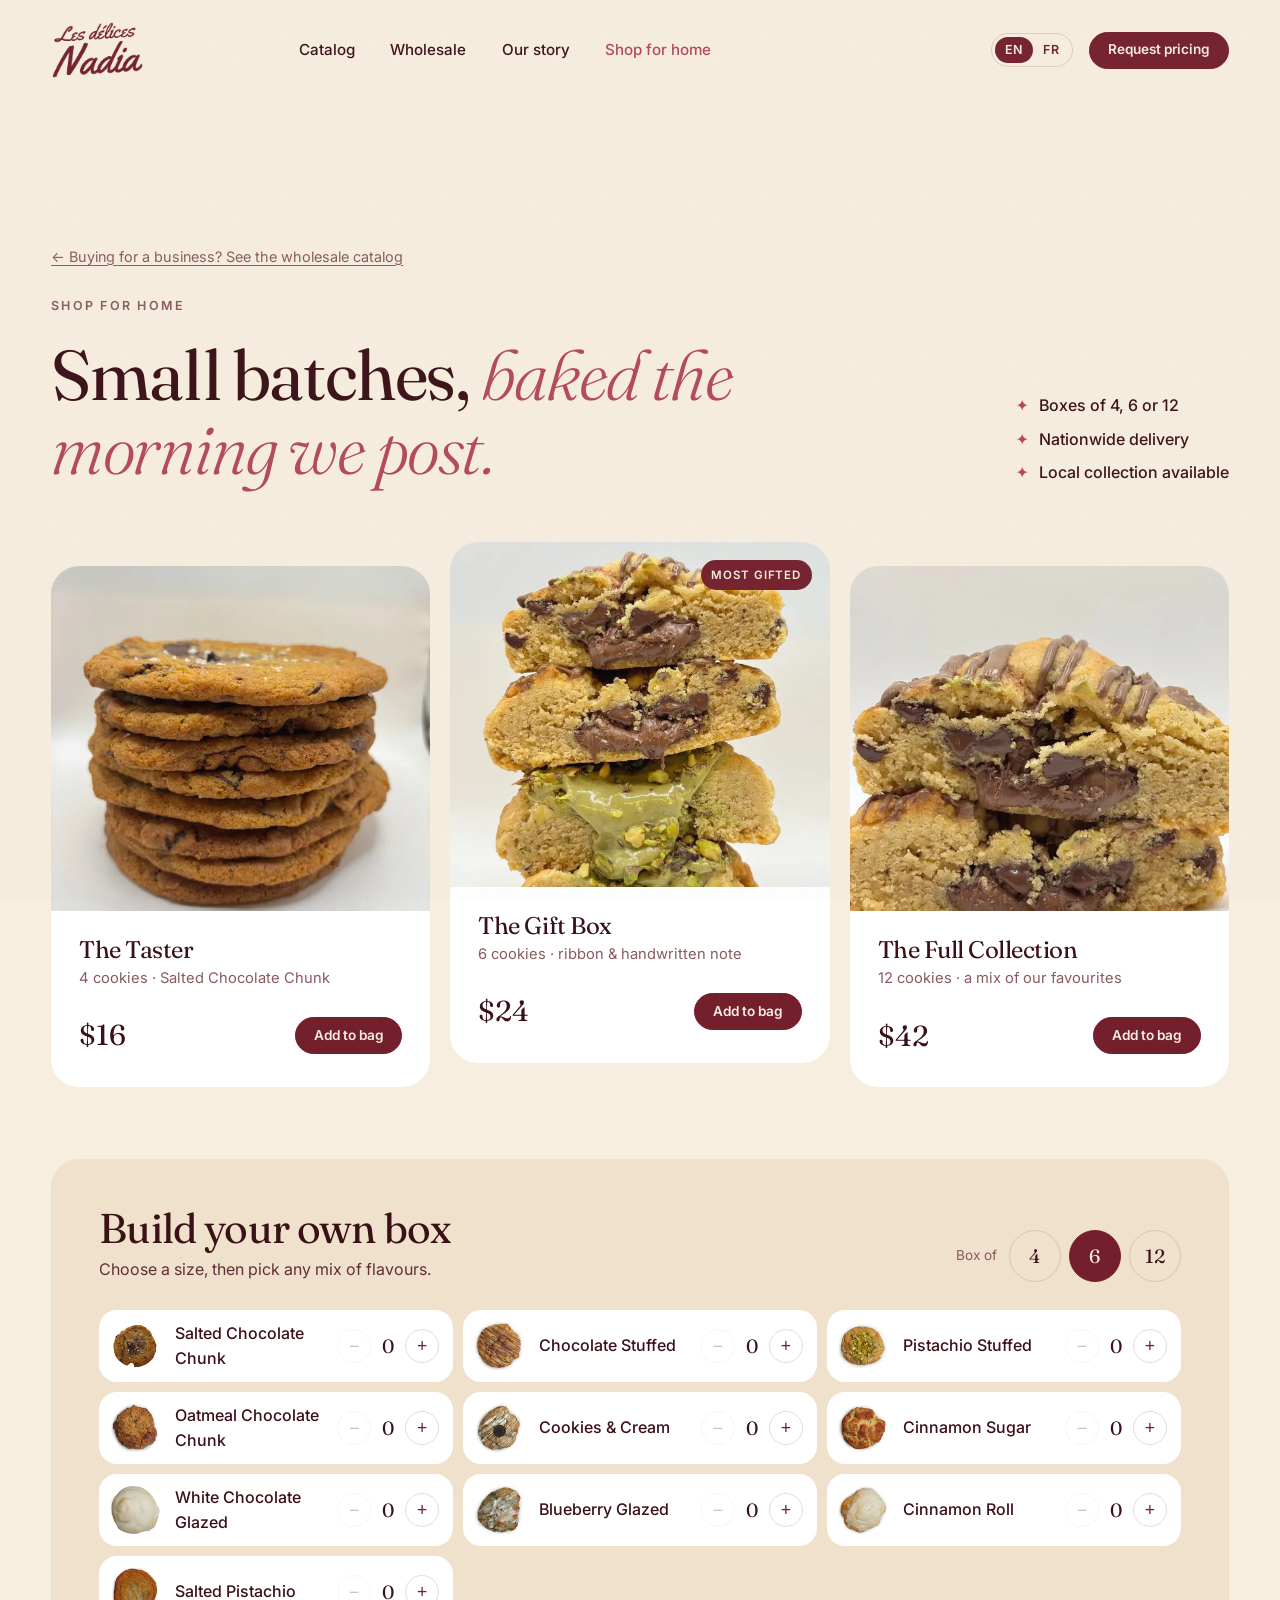
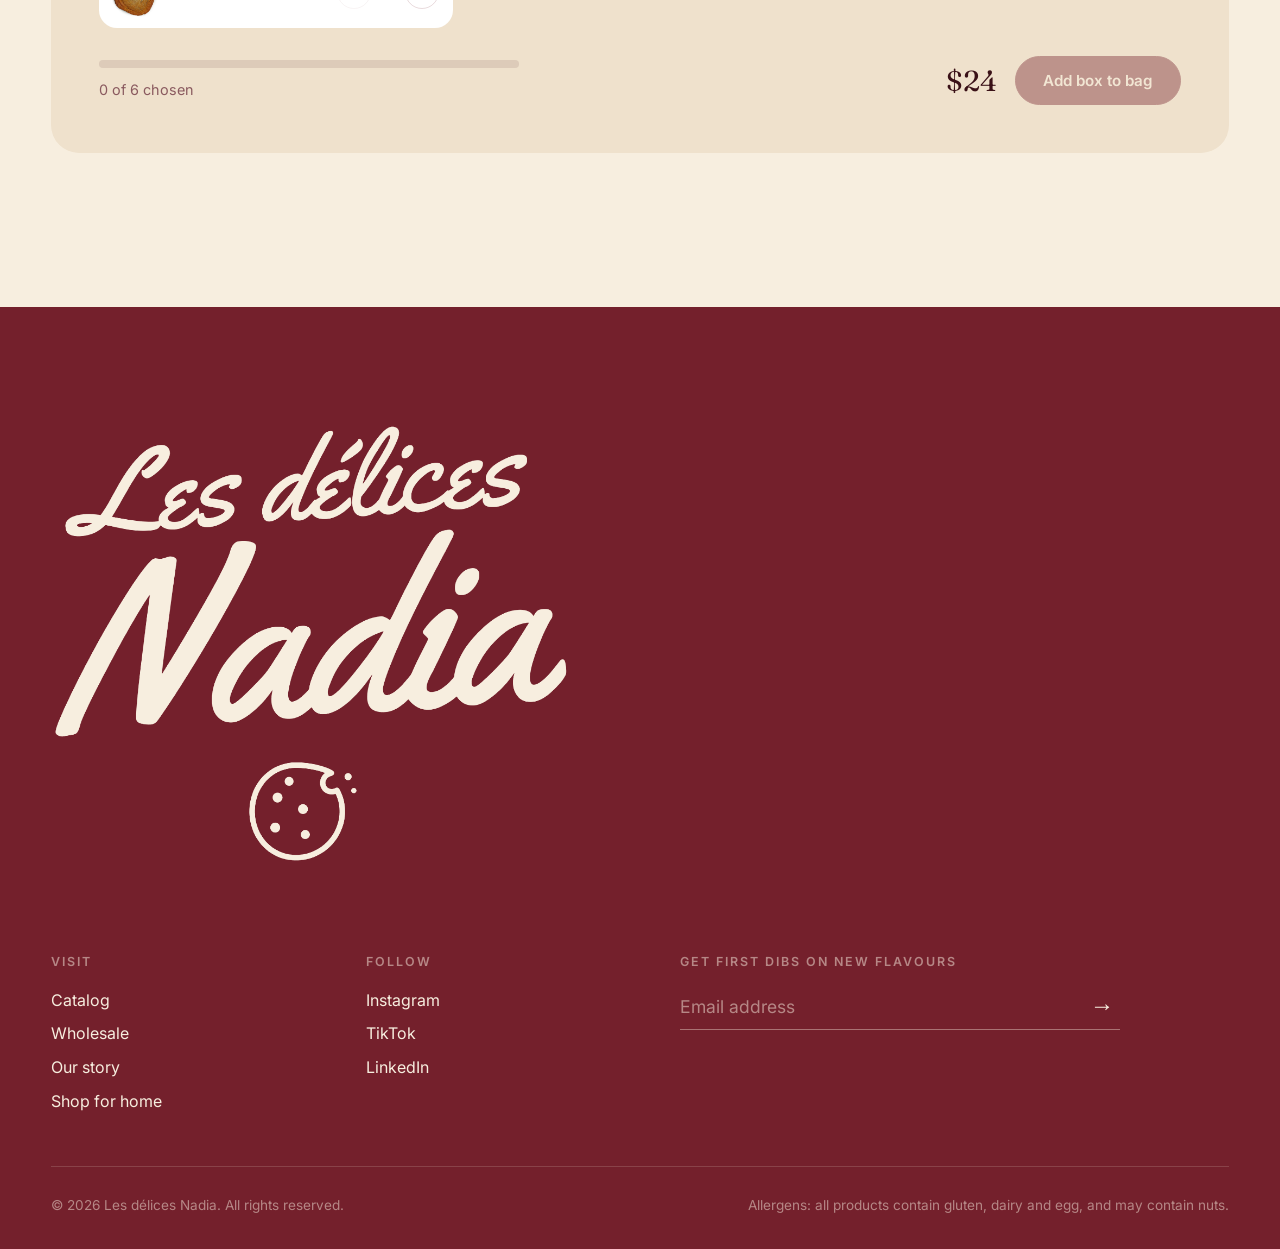
==== commit af8fbe4f: "Set real prices; add small cookies sold by the dozen - Shopify prices: Pistachio Stuffed $5, other r" ====
--- a/shop.html
+++ b/shop.html
@@ -107,7 +107,6 @@
           <li data-flavour="White Chocolate Glazed"><img src="assets/cut-white-chocolate-glazed-sm.webp" alt="" width="56" height="56" loading="lazy"><span>White Chocolate Glazed</span><div class="qty"><button aria-label="Remove one">−</button><output>0</output><button aria-label="Add one">+</button></div></li>
           <li data-flavour="Blueberry Glazed"><img src="assets/cut-blueberry-glazed-sm.webp" alt="" width="56" height="56" loading="lazy"><span>Blueberry Glazed</span><div class="qty"><button aria-label="Remove one">−</button><output>0</output><button aria-label="Add one">+</button></div></li>
           <li data-flavour="Cinnamon Roll"><img src="assets/cut-cinnamon-roll-sm.webp" alt="" width="56" height="56" loading="lazy"><span>Cinnamon Roll</span><div class="qty"><button aria-label="Remove one">−</button><output>0</output><button aria-label="Add one">+</button></div></li>
-          <li data-flavour="Almond Amaretti"><img src="assets/cut-almond-amaretti-sm.webp" alt="" width="56" height="56" loading="lazy"><span>Almond Amaretti</span><div class="qty"><button aria-label="Remove one">−</button><output>0</output><button aria-label="Add one">+</button></div></li>
           <li data-flavour="Salted Pistachio"><img src="assets/cut-salted-pistachio-sm.webp" alt="" width="56" height="56" loading="lazy"><span>Salted Pistachio</span><div class="qty"><button aria-label="Remove one">−</button><output>0</output><button aria-label="Add one">+</button></div></li>
         </ul>
         <div class="builder__foot">
